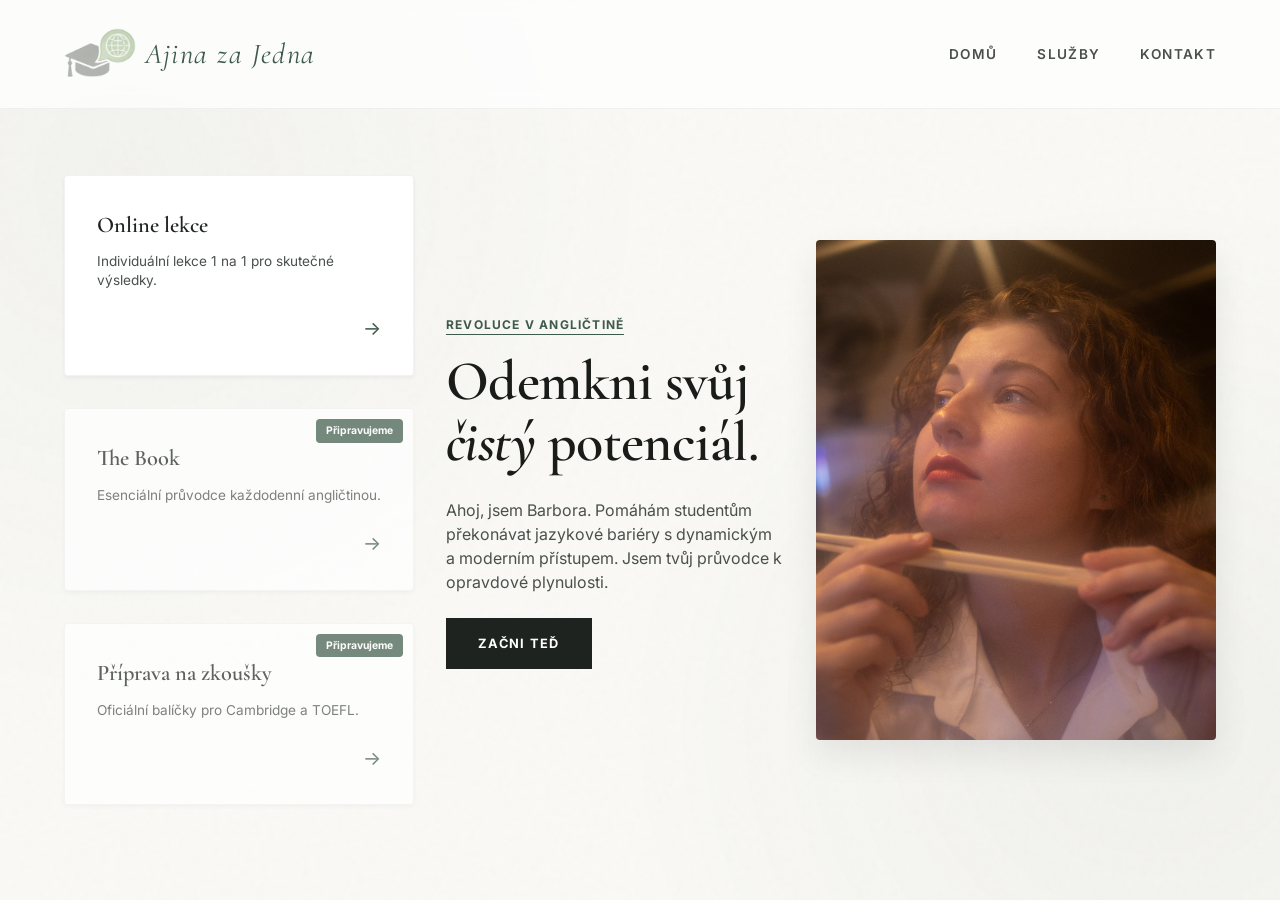
==== index.html @ f006e4c1 "Add files via upload" ====
<!DOCTYPE html>
<html lang="cs">
<head>
  <meta charset="UTF-8">
  <meta name="viewport" content="width=device-width, initial-scale=1.0">
  <title>Ájina za Jedna | Angličtina, která dává smysl</title>
  <link rel="stylesheet" href="style.css">
</head>
<body>

  <header>
    <div class="container nav-container">
      <a href="index.html" class="logo">
        <img src="LogoClean.png" alt="Ájina za Jedna">
        <span class="logo-text">Ajina za Jedna</span>
      </a>
      
      <button class="mobile-toggle" id="mobile-toggle" aria-label="Otevřít menu">
        <span></span>
        <span></span>
        <span></span>
      </button>

      <nav class="nav-links" id="nav-links">
        <a href="index.html">Domů</a>
        <a href="index.html#products">Služby</a>
        <a href="contact.html">Kontakt</a>
      </nav>
    </div>
  </header>

  <main id="home" class="container viewport-hero">
    
    <div class="hero-main">
      
      <!-- Content Grid: Products (Left) | Text (Center) | Photo (Right) -->
      <div class="hero-content-wrapper">
        
        <!-- Zone 1: Scaled-up Service Modules -->
        <div id="products" class="side-products">
          <a href="classes.html" class="mini-card">
            <h4>Online lekce</h4>
            <p>Individuální lekce 1 na 1 pro skutečné výsledky.</p>
            <span class="arrow">→</span>
          </a>

          <a href="book.html" class="mini-card coming-soon-wrapper">
            <span class="coming-soon-label">Připravujeme</span>
            <h4>The Book</h4>
            <p>Esenciální průvodce každodenní angličtinou.</p>
            <span class="arrow">→</span>
          </a>

          <a href="exams.html" class="mini-card coming-soon-wrapper">
            <span class="coming-soon-label">Připravujeme</span>
            <h4>Příprava na zkoušky</h4>
            <p>Oficiální balíčky pro Cambridge a TOEFL.</p>
            <span class="arrow">→</span>
          </a>
        </div>

        <!-- Zone 2: Hero Text -->
        <div class="hero-text">
          <span class="label-new">Revoluce v angličtině</span>
          <h1>Odemkni svůj<br><i>čistý</i> potenciál.</h1>
          <p style="max-width: 450px;">Ahoj, jsem Barbora. Pomáhám studentům překonávat jazykové bariéry s dynamickým a moderním přístupem. Jsem tvůj průvodce k opravdové plynulosti.</p>
          <div class="hero-cta">
            <a href="contact.html" class="btn">Začni teď</a>
          </div>
        </div>

        <!-- Zone 3: Floating Photo -->
        <div class="hero-image-container">
          <img src="Barbora.jpg" alt="Barbora Portrait" class="hero-image" onerror="this.src='https://images.unsplash.com/photo-1544717305-2782549b5136?ixlib=rb-4.0.3&auto=format&fit=crop&w=1200&q=80'">
        </div>

      </div>

    </div>

  </main>

  <script>
    const mobileToggle = document.getElementById('mobile-toggle');
    const navLinks = document.getElementById('nav-links');

    mobileToggle.addEventListener('click', () => {
      navLinks.classList.toggle('active');
    });

    // Close menu when clicking a link
    document.querySelectorAll('.nav-links a').forEach(link => {
      link.addEventListener('click', () => {
        navLinks.classList.remove('active');
      });
    });
  </script>

</body>
</html>
---- style.css ----
@import url('https://fonts.googleapis.com/css2?family=Cormorant+Garamond:ital,wght@0,400;0,600;0,700;1,400&family=Inter:wght@300;400;600;700&display=swap');

:root {
  --bg-cream: #faf9f6;
  --bg-accent: #f2f4ef;
  --text-main: #1a1c1a;
  --text-muted: #4a504c;
  --accent-green: #3D5A4A; /* More intense, deeper green */
  --accent-dark: #1E2320;
  --accent-light: #5A7F6C; /* Stronger accent light */
  --white: #ffffff;
  --shadow-sm: 0 2px 4px rgba(0,0,0,0.05);
  --shadow-md: 0 10px 25px -5px rgba(0,0,0,0.1), 0 8px 10px -6px rgba(0,0,0,0.1);
  --shadow-lg: 0 20px 40px -10px rgba(0,0,0,0.15);
  --transition: all 0.4s cubic-bezier(0.16, 1, 0.3, 1);
  --glass: rgba(255, 255, 255, 0.7);
}

* {
  margin: 0;
  padding: 0;
  box-sizing: border-box;
}

html {
  scroll-behavior: smooth;
}

body {
  font-family: 'Inter', sans-serif;
  background-color: var(--bg-cream);
  color: var(--text-main);
  line-height: 1.5;
  overflow-x: hidden;
  position: relative;
}

/* Background Volume & Texture */
body::before {
  content: "";
  position: fixed;
  top: 0;
  left: 0;
  width: 100%;
  height: 100%;
  background: 
    radial-gradient(circle at 10% 20%, rgba(90, 115, 101, 0.08) 0%, transparent 40%),
    radial-gradient(circle at 90% 80%, rgba(90, 115, 101, 0.1) 0%, transparent 40%),
    url('https://www.transparenttextures.com/patterns/natural-paper.png'); /* Texture layer */
  z-index: -1;
  pointer-events: none;
  opacity: 0.6;
}

body::after {
  content: "";
  position: fixed;
  top: 0;
  left: 0;
  width: 100%;
  height: 100%;
  background-image: url("data:image/svg+xml,%3Csvg viewBox='0 0 200 200' xmlns='http://www.w3.org/2000/svg'%3E%3Cfilter id='noiseFilter'%3E%3CfeTurbulence type='fractalNoise' baseFrequency='0.65' numOctaves='3' stitchTiles='stitch'/%3E%3C/filter%3E%3Crect width='100%25' height='100%25' filter='url(%23noiseFilter)'/%3E%3C/svg%3E");
  opacity: 0.03;
  z-index: -1;
  pointer-events: none;
}

/* Typography */
h1, h2, h3, .serif {
  font-family: 'Cormorant Garamond', serif;
  font-weight: 600;
  line-height: 1.1;
  letter-spacing: -0.01em;
}

h1 { font-size: 3.5rem; margin-bottom: 1.5rem; }
h2 { font-size: 2.75rem; text-align: center; margin-bottom: 2rem; }
h3 { font-size: 1.75rem; color: var(--accent-dark); }

p { font-size: 1rem; color: var(--text-muted); margin-bottom: 1.5rem; }

/* Layout Groups */
.container {
  max-width: 1400px;
  margin: 0 auto;
  padding: 0 4rem;
}

@media (max-width: 768px) {
  .container {
    padding: 0 1.5rem;
  }
}

header {
  position: fixed;
  top: 0;
  left: 0;
  width: 100%;
  padding: 1.5rem 0;
  z-index: 1000;
  background: var(--glass);
  backdrop-filter: blur(10px);
  border-bottom: 1px solid rgba(0,0,0,0.05);
  transition: var(--transition);
}

.nav-container {
  display: flex;
  justify-content: space-between;
  align-items: center;
}

.logo {
  display: flex;
  align-items: center;
  text-decoration: none;
}

.logo img {
  height: 60px; /* Increased from 40px */
  width: auto;
  transition: var(--transition);
}

.logo-text {
  font-family: 'Cormorant Garamond', serif;
  font-size: 1.8rem; /* Increased from 1.4rem */
  font-weight: 600;
  color: var(--text-main);
  margin-left: 1rem;
  letter-spacing: 0.05em;
  text-transform: none;
}

.logo:hover img {
  opacity: 0.8;
}

.logo:hover .logo-text {
  color: var(--accent-green);
}

.logo span {
  font-style: italic;
  font-weight: 400;
  color: var(--accent-green);
  margin-left: 0.3em;
}

.nav-links {
  display: flex;
  align-items: center;
}

.nav-links a {
  text-decoration: none;
  font-size: 0.85rem;
  font-weight: 600;
  color: var(--text-muted);
  margin-left: 2.5rem;
  text-transform: uppercase;
  letter-spacing: 0.1em;
  transition: var(--transition);
  position: relative;
}

.nav-links a::after {
  content: '';
  position: absolute;
  bottom: -5px;
  left: 0;
  width: 0;
  height: 1px;
  background-color: var(--accent-green);
  transition: var(--transition);
}

.nav-links a:hover { color: var(--text-main); }
.nav-links a:hover::after { width: 100%; }

/* Mobile Menu Toggle */
.mobile-toggle {
  display: none;
  flex-direction: column;
  gap: 6px;
  cursor: pointer;
  z-index: 1001;
  background: none;
  border: none;
  padding: 10px;
}

.mobile-toggle span {
  display: block;
  width: 25px;
  height: 2px;
  background-color: var(--text-main);
  transition: var(--transition);
}

@media (max-width: 992px) {
  .mobile-toggle { display: flex; }
  
  .nav-links {
    position: fixed;
    top: 0;
    right: -100%;
    width: 80%;
    height: 100vh;
    background: var(--white);
    flex-direction: column;
    justify-content: center;
    align-items: center;
    gap: 2rem;
    transition: var(--transition);
    box-shadow: -10px 0 30px rgba(0,0,0,0.05);
    z-index: 1000;
  }

  .nav-links.active {
    right: 0;
  }

  .nav-links a {
    margin-left: 0;
    font-size: 1.2rem;
  }
}

/* Main Landing Section (Compact) */
.viewport-hero {
  min-height: 100vh;
  display: flex;
  flex-direction: column;
  justify-content: center;
  padding-top: 80px; /* Header height */
  position: relative;
}

.hero-main {
  display: grid;
  grid-template-columns: 1fr; /* Stacked but overlapping via positioning */
  position: relative;
  height: calc(100vh - 120px);
  padding: 2rem 0;
}

.hero-content-wrapper {
  position: relative;
  z-index: 10;
  display: grid;
  grid-template-columns: minmax(300px, 350px) 1fr minmax(350px, 400px);
  align-items: center;
  gap: 2rem;
  height: 100%;
}

@media (max-width: 1200px) {
  .hero-content-wrapper {
    grid-template-columns: 1fr 1.2fr;
    gap: 3rem;
  }
  .side-products { order: 3; grid-column: span 2; display: grid; grid-template-columns: repeat(3, 1fr); gap: 1rem; }
}

@media (max-width: 992px) {
  .hero-main {
    height: auto;
    padding: 4rem 0;
  }
  .hero-content-wrapper {
    grid-template-columns: 1fr;
    text-align: center;
    gap: 4rem;
  }
  .side-products { 
    grid-column: span 1; 
    grid-template-columns: 1fr;
    order: 3;
  }
  .hero-text { order: 2; }
  .hero-image-container { order: 1; }
  .hero-text p { margin-left: auto; margin-right: auto; }
}

.hero-text {
  animation: fadeInUp 0.8s ease-out;
  text-align: left;
}

.hero-image-container {
  display: flex;
  justify-content: center;
  align-items: center;
  height: 100%;
}

.hero-image {
  width: 100%;
  max-width: 400px;
  height: auto;
  aspect-ratio: 4/5;
  object-fit: cover;
  border-radius: 4px;
  box-shadow: 0 15px 35px rgba(0,0,0,0.08); /* Replaced mask-halo with subtle shadow */
  transition: var(--transition);
}

.hero-image:hover {
  transform: translateY(-5px) scale(1.02);
  box-shadow: 0 20px 45px rgba(0,0,0,0.12);
}

.hero-image-decor {
  position: absolute;
  top: -20px;
  right: -20px;
  width: 100px;
  height: 100px;
  border: 1px solid var(--accent-light);
  z-index: -1;
}

/* Fixed Height Scroll indicators or labels as in template */
.label-new {
  display: inline-block;
  font-size: 0.75rem;
  font-weight: 700;
  text-transform: uppercase;
  letter-spacing: 0.1em;
  color: var(--accent-green);
  border-bottom: 1px solid var(--accent-green);
  margin-bottom: 1rem;
}

/* Scaled-up Service Modules */
.side-products {
  display: flex;
  flex-direction: column;
  gap: 2rem; /* More breathing room */
}

.mini-card {
  background: var(--white);
  padding: 2rem; /* Increased padding */
  border-radius: 4px;
  border: 1px solid rgba(0,0,0,0.05);
  transition: var(--transition);
  text-decoration: none;
  display: flex;
  flex-direction: column;
  justify-content: center;
  gap: 0.5rem;
  box-shadow: var(--shadow-sm);
  width: 100%; /* Fill the column */
}

.mini-card:hover {
  transform: translateX(10px);
  border-color: var(--accent-light);
  box-shadow: var(--shadow-md);
}

.mini-card h4 {
  font-family: 'Cormorant Garamond', serif;
  font-size: 1.4rem; /* Larger titles */
  font-weight: 600;
  color: var(--accent-dark);
  text-transform: none;
  letter-spacing: normal;
  margin-bottom: 0.2rem;
}

.mini-card p {
  font-size: 0.85rem;
  color: var(--text-muted);
  margin-bottom: 1rem;
  line-height: 1.4;
}

.mini-card .arrow {
  font-size: 1.2rem;
  color: var(--accent-green);
  transition: var(--transition);
  align-self: flex-end;
}

.mini-card:hover .arrow { transform: translateX(5px); }

/* Buttons */
.btn {
  display: inline-block;
  background-color: var(--accent-dark);
  color: var(--white);
  padding: 1rem 2rem;
  text-transform: uppercase;
  font-size: 0.8rem;
  font-weight: 700;
  letter-spacing: 0.1em;
  text-decoration: none;
  transition: var(--transition);
  border: none;
  cursor: pointer;
}

.btn:hover {
  background-color: var(--accent-green);
  transform: translateY(-2px);
  box-shadow: var(--shadow-md);
}

.btn-secondary {
  background-color: transparent;
  color: var(--text-main);
  border: 1px solid var(--text-main);
}

.btn-secondary:hover {
  background-color: var(--text-main);
  color: var(--white);
}

.btn-disabled {
  background-color: #ccc;
  color: #fff;
  cursor: not-allowed;
  pointer-events: none;
}

.badge-status {
  display: inline-block;
  font-size: 0.7rem;
  padding: 0.2rem 0.6rem;
  border-radius: 20px;
  background: var(--accent-light);
  color: var(--white);
  font-weight: 700;
  text-transform: uppercase;
  margin-left: 0.5rem;
  vertical-align: middle;
}

.coming-soon-wrapper {
  position: relative;
  opacity: 0.7;
}

.coming-soon-label {
  position: absolute;
  top: 10px;
  right: 10px;
  background: var(--accent-green);
  color: white;
  padding: 4px 10px;
  font-size: 0.65rem;
  font-weight: 700;
  border-radius: 4px;
  z-index: 5;
}

/* Contact Section */
.contact-section {
  padding: 8rem 0;
  background-color: var(--bg-accent);
}

.contact-grid {
  display: grid;
  grid-template-columns: 1fr 1fr;
  gap: 6rem;
}

.contact-form {
  display: flex;
  flex-direction: column;
  gap: 1.5rem;
}

.form-group input, .form-group textarea {
  width: 100%;
  padding: 1rem;
  border: none;
  border-bottom: 1px solid var(--accent-light);
  background: transparent;
  font-family: inherit;
  font-size: 1rem;
  transition: var(--transition);
}

.form-group input:focus, .form-group textarea:focus {
  outline: none;
  border-bottom-color: var(--accent-dark);
  background: rgba(255,255,255,0.3);
}

/* Animations */
@keyframes fadeInUp {
  from { opacity: 0; transform: translateY(30px); }
  to { opacity: 1; transform: translateY(0); }
}

@keyframes fadeIn {
  from { opacity: 0; }
  to { opacity: 1; }
}

/* Sub-page adjustments */
.page-hero {
  padding-top: 15vw;
}

/* Responsive Adjustments & Refinements */
@media (max-width: 992px) {
  h1 { font-size: 2.8rem; line-height: 1; }
  h2 { font-size: 2.2rem; }
  
  .viewport-hero {
    height: auto;
    min-height: 100vh;
  }

  .contact-grid {
    grid-template-columns: 1fr;
    gap: 3rem;
  }

  .page-hero {
    padding-top: 8rem;
  }
  
  header {
    padding: 1rem 0;
  }

  .logo img {
    height: 50px;
  }

  .logo-text {
    font-size: 1.4rem;
  }
}

@media (max-width: 480px) {
  h1 { font-size: 2.2rem; }
  .btn { width: 100%; text-align: center; }
  .mini-card { padding: 1.5rem; }
}
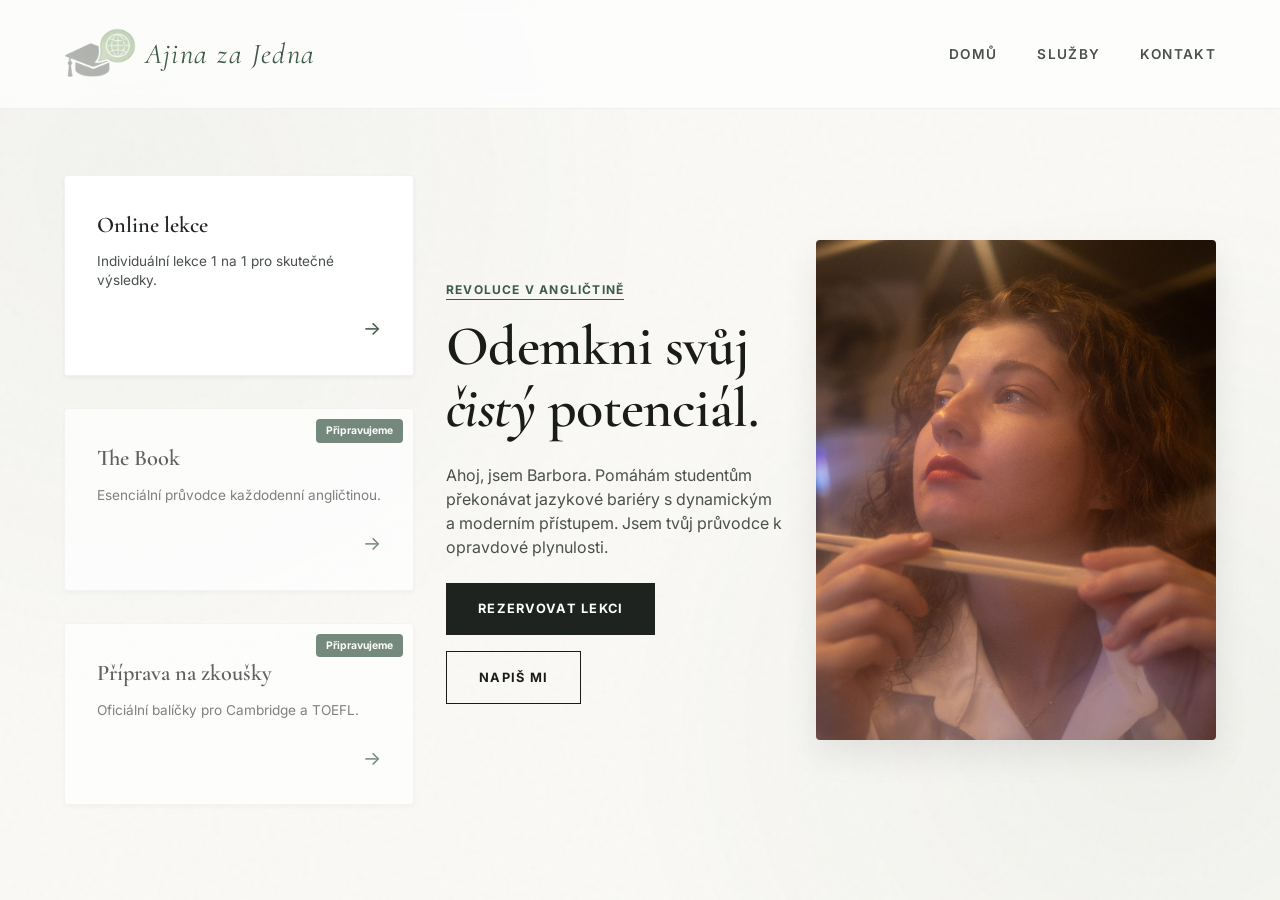
==== commit 61bf4b6b: "V0.2" ====
--- a/index.html
+++ b/index.html
@@ -64,8 +64,9 @@
           <span class="label-new">Revoluce v angličtině</span>
           <h1>Odemkni svůj<br><i>čistý</i> potenciál.</h1>
           <p style="max-width: 450px;">Ahoj, jsem Barbora. Pomáhám studentům překonávat jazykové bariéry s dynamickým a moderním přístupem. Jsem tvůj průvodce k opravdové plynulosti.</p>
-          <div class="hero-cta">
-            <a href="contact.html" class="btn">Začni teď</a>
+          <div class="hero-cta" style="display: flex; gap: 1rem; flex-wrap: wrap;">
+            <a href="classes.html" class="btn">Rezervovat lekci</a>
+            <a href="contact.html" class="btn btn-secondary">Napiš mi</a>
           </div>
         </div>
 
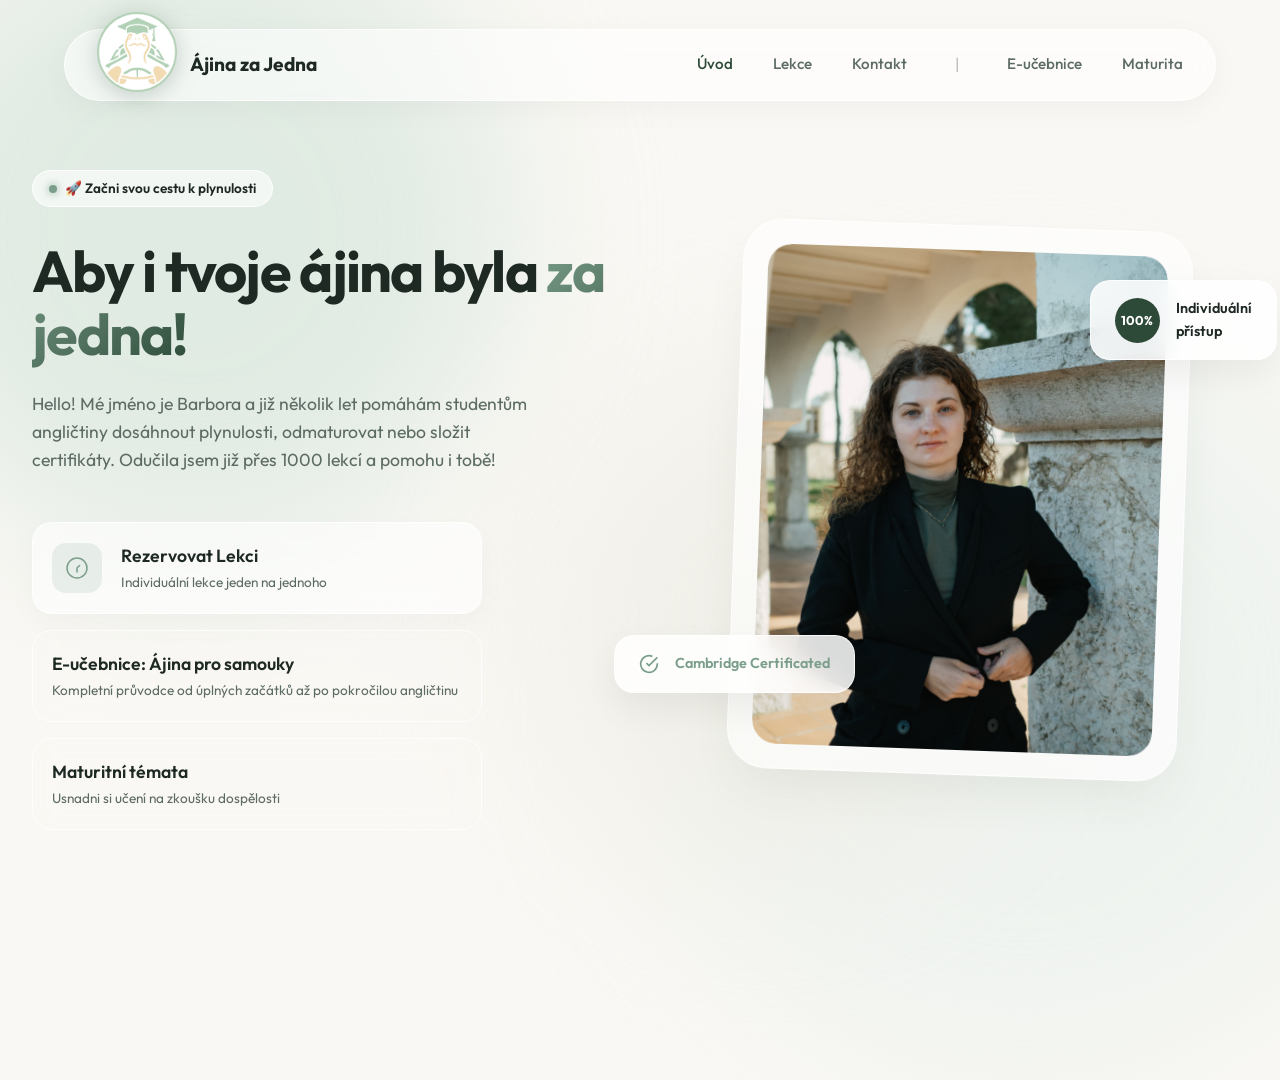
==== commit 4107049c: "V0.9 Almost done" ====
--- a/index.html
+++ b/index.html
@@ -1,101 +1,139 @@
 <!DOCTYPE html>
 <html lang="cs">
+
 <head>
   <meta charset="UTF-8">
   <meta name="viewport" content="width=device-width, initial-scale=1.0">
-  <title>Ájina za Jedna | Angličtina, která dává smysl</title>
+  <title>Ájina za Jedna | Moderní Angličtina</title>
+  <meta name="description" content="Barbora — online lekce angličtiny, příprava na zkoušky.">
   <link rel="stylesheet" href="style.css">
 </head>
+
 <body>
 
-  <header>
-    <div class="container nav-container">
+  <!-- Dynamic Animated Background Gradients -->
+  <div class="blob blob-1"></div>
+  <div class="blob blob-2"></div>
+  <div class="blob blob-3"></div>
+
+  <header class="glass-header">
+    <div class="container nav-wrapper">
       <a href="index.html" class="logo">
-        <img src="LogoClean.png" alt="Ájina za Jedna">
-        <span class="logo-text">Ajina za Jedna</span>
+        <img src="LogoV2.png" alt="Ájina za Jedna">
+        <span>Ájina za Jedna</span>
       </a>
-      
+
       <button class="mobile-toggle" id="mobile-toggle" aria-label="Otevřít menu">
-        <span></span>
-        <span></span>
-        <span></span>
+        <span></span><span></span><span></span>
       </button>
 
-      <nav class="nav-links" id="nav-links">
-        <a href="index.html">Domů</a>
-        <a href="index.html#products">Služby</a>
+      <nav class="nav-menu" id="nav-links">
+        <a href="index.html" style="color: var(--accent-blue);">Úvod</a>
+        <a href="classes.html">Lekce</a>
         <a href="contact.html">Kontakt</a>
+        <span style="opacity: 0.3; margin: 0 0.5rem; user-select: none;">|</span>
+        <a href="book.html">E-učebnice</a>
+        <a href="exams.html">Maturita</a>
       </nav>
     </div>
   </header>
 
-  <main id="home" class="container viewport-hero">
-    
-    <div class="hero-main">
-      
-      <!-- Content Grid: Products (Left) | Text (Center) | Photo (Right) -->
-      <div class="hero-content-wrapper">
-        
-        <!-- Zone 1: Scaled-up Service Modules -->
-        <div id="products" class="side-products">
-          <a href="classes.html" class="mini-card">
-            <h4>Online lekce</h4>
-            <p>Individuální lekce 1 na 1 pro skutečné výsledky.</p>
-            <span class="arrow">→</span>
-          </a>
+  <main class="hero">
+    <div class="container">
+      <div class="hero-grid">
 
-          <a href="book.html" class="mini-card coming-soon-wrapper">
-            <span class="coming-soon-label">Připravujeme</span>
-            <h4>The Book</h4>
-            <p>Esenciální průvodce každodenní angličtinou.</p>
-            <span class="arrow">→</span>
-          </a>
+        <!-- LEFT: Ultra Clean Text Content -->
+        <div class="hero-content">
+          <!-- Otras ideas de frase para este pill badge: 
+               1. "🚀 Začni svou cestu k plynulosti"
+               2. "✨ Otevřeny rezervace pro nový semestr"
+               3. "💬 Investuj do své komunikace" -->
+          <div class="pill-badge">
+            <span class="pulse-dot"></span> 🚀 Začni svou cestu k plynulosti
+          </div>
 
-          <a href="exams.html" class="mini-card coming-soon-wrapper">
-            <span class="coming-soon-label">Připravujeme</span>
-            <h4>Příprava na zkoušky</h4>
-            <p>Oficiální balíčky pro Cambridge a TOEFL.</p>
-            <span class="arrow">→</span>
-          </a>
-        </div>
+          <h1>Aby i tvoje ájina byla <span>za jedna!</span></h1>
 
-        <!-- Zone 2: Hero Text -->
-        <div class="hero-text">
-          <span class="label-new">Revoluce v angličtině</span>
-          <h1>Odemkni svůj<br><i>čistý</i> potenciál.</h1>
-          <p style="max-width: 450px;">Ahoj, jsem Barbora. Pomáhám studentům překonávat jazykové bariéry s dynamickým a moderním přístupem. Jsem tvůj průvodce k opravdové plynulosti.</p>
-          <div class="hero-cta" style="display: flex; gap: 1rem; flex-wrap: wrap;">
-            <a href="classes.html" class="btn">Rezervovat lekci</a>
-            <a href="contact.html" class="btn btn-secondary">Napiš mi</a>
+          <p>Hello! Mé jméno je Barbora a již několik let pomáhám studentům angličtiny dosáhnout plynulosti, odmaturovat nebo složit certifikáty. Odučila jsem již přes 1000 lekcí a pomohu i tobě!</p>
+
+          <div class="action-cards">
+            <a href="classes.html" class="action-card">
+              <div class="ac-icon">
+                <svg width="24" height="24" viewBox="0 0 24 24" fill="none" class="stroke-icon">
+                  <path
+                    d="M12 22C17.5228 22 22 17.5228 22 12C22 6.47715 17.5228 2 12 2C6.47715 2 2 6.47715 2 12C2 17.5228 6.47715 22 12 22Z"
+                    stroke-width="1.5" />
+                  <path d="M12 16V12L14.5 9.5" stroke-width="1.5" stroke-linecap="round" stroke-linejoin="round" />
+                </svg>
+              </div>
+              <div class="ac-text">
+                <strong>Rezervovat Lekci</strong>
+                <span>Individuální lekce jeden na jednoho</span>
+              </div>
+            </a>
+
+            <a href="book.html" class="action-card outline">
+              <div class="ac-text">
+                <strong>E-učebnice: Ájina pro samouky</strong>
+                <span>Kompletní průvodce od úplných začátků až po pokročilou angličtinu</span>
+              </div>
+            </a>
+
+            <a href="exams.html" class="action-card outline">
+              <div class="ac-text">
+                <strong>Maturitní témata</strong>
+                <span>Usnadni si učení na zkoušku dospělosti</span>
+              </div>
+            </a>
           </div>
         </div>
 
-        <!-- Zone 3: Floating Photo -->
-        <div class="hero-image-container">
-          <img src="Barbora.jpg" alt="Barbora Portrait" class="hero-image" onerror="this.src='https://images.unsplash.com/photo-1544717305-2782549b5136?ixlib=rb-4.0.3&auto=format&fit=crop&w=1200&q=80'">
+        <!-- RIGHT: Glassmorphism Visuals -->
+        <div class="hero-visuals">
+          <div class="glass-pane main-pane">
+            <div class="image-stack"
+              style="position: relative; width: 100%; aspect-ratio: 4/5; border-radius: 24px; overflow: hidden;">
+              <img src="BarboraIndex.jpg" alt="Barbora" class="main-image"
+                style="width: 100%; height: 100%; object-fit: cover;" onerror="this.src='Barbora.jpg'">
+            </div>
+          </div>
+
+          <!-- Floating UI Elements -->
+          <div class="glass-float float-1 anim-scale">
+            <div class="stat-circle">100%</div>
+            <span>Individuální<br>přístup</span>
+          </div>
+
+          <div class="glass-float float-2 anim-tilt">
+            <svg width="20" height="20" viewBox="0 0 24 24" fill="none" stroke="currentColor" stroke-width="2">
+              <path d="M22 11.08V12a10 10 0 1 1-5.93-9.14"></path>
+              <polyline points="22 4 12 14.01 9 11.01"></polyline>
+            </svg>
+            <span>Cambridge Certificated</span>
+          </div>
         </div>
 
       </div>
-
     </div>
-
   </main>
 
   <script>
+    // Mobile Menu Toggle
     const mobileToggle = document.getElementById('mobile-toggle');
     const navLinks = document.getElementById('nav-links');
 
-    mobileToggle.addEventListener('click', () => {
-      navLinks.classList.toggle('active');
-    });
-
-    // Close menu when clicking a link
-    document.querySelectorAll('.nav-links a').forEach(link => {
-      link.addEventListener('click', () => {
-        navLinks.classList.remove('active');
+    if (mobileToggle && navLinks) {
+      mobileToggle.addEventListener('click', () => {
+        navLinks.classList.toggle('active');
       });
-    });
+      document.querySelectorAll('.nav-links a').forEach(link => {
+        link.addEventListener('click', () => {
+          navLinks.classList.remove('active');
+        });
+      });
+    }
   </script>
 
 </body>
-</html>
+
+</html>
--- a/style.css
+++ b/style.css
@@ -1,549 +1,242 @@
-@import url('https://fonts.googleapis.com/css2?family=Cormorant+Garamond:ital,wght@0,400;0,600;0,700;1,400&family=Inter:wght@300;400;600;700&display=swap');
+@import url('https://fonts.googleapis.com/css2?family=Outfit:wght@300;400;500;600;700&display=swap');
 
 :root {
-  --bg-cream: #faf9f6;
-  --bg-accent: #f2f4ef;
-  --text-main: #1a1c1a;
-  --text-muted: #4a504c;
-  --accent-green: #3D5A4A; /* More intense, deeper green */
-  --accent-dark: #1E2320;
-  --accent-light: #5A7F6C; /* Stronger accent light */
-  --white: #ffffff;
-  --shadow-sm: 0 2px 4px rgba(0,0,0,0.05);
-  --shadow-md: 0 10px 25px -5px rgba(0,0,0,0.1), 0 8px 10px -6px rgba(0,0,0,0.1);
-  --shadow-lg: 0 20px 40px -10px rgba(0,0,0,0.15);
-  --transition: all 0.4s cubic-bezier(0.16, 1, 0.3, 1);
-  --glass: rgba(255, 255, 255, 0.7);
-}
-
-* {
-  margin: 0;
-  padding: 0;
-  box-sizing: border-box;
-}
-
-html {
-  scroll-behavior: smooth;
-}
+  --bg-base: #FAF8F4;
+  --text-dark: #1F2924;
+  --text-muted: #5D6B65;
+  --accent-blue: #2D4A38;
+  --accent-teal: #7A9E8A;
+  --glass-bg: rgba(255, 255, 255, 0.6);
+  --glass-border: rgba(255, 255, 255, 0.8);
+  --glass-shadow: 0 25px 50px -12px rgba(45, 74, 56, 0.08);
+  --transition: all 0.4s cubic-bezier(0.4, 0, 0.2, 1);
+}
+
+* { box-sizing: border-box; margin: 0; padding: 0; }
 
 body {
-  font-family: 'Inter', sans-serif;
-  background-color: var(--bg-cream);
-  color: var(--text-main);
-  line-height: 1.5;
+  font-family: 'Outfit', sans-serif;
+  background-color: var(--bg-base);
+  color: var(--text-dark);
+  line-height: 1.6;
+  min-height: 100vh;
   overflow-x: hidden;
   position: relative;
 }
 
-/* Background Volume & Texture */
-body::before {
-  content: "";
-  position: fixed;
-  top: 0;
-  left: 0;
-  width: 100%;
-  height: 100%;
-  background: 
-    radial-gradient(circle at 10% 20%, rgba(90, 115, 101, 0.08) 0%, transparent 40%),
-    radial-gradient(circle at 90% 80%, rgba(90, 115, 101, 0.1) 0%, transparent 40%),
-    url('https://www.transparenttextures.com/patterns/natural-paper.png'); /* Texture layer */
+/* MESH BLOB BACKGROUNDS */
+.blob {
+  position: absolute;
+  border-radius: 50%;
+  filter: blur(80px);
   z-index: -1;
-  pointer-events: none;
   opacity: 0.6;
-}
-
-body::after {
-  content: "";
-  position: fixed;
-  top: 0;
-  left: 0;
-  width: 100%;
-  height: 100%;
-  background-image: url("data:image/svg+xml,%3Csvg viewBox='0 0 200 200' xmlns='http://www.w3.org/2000/svg'%3E%3Cfilter id='noiseFilter'%3E%3CfeTurbulence type='fractalNoise' baseFrequency='0.65' numOctaves='3' stitchTiles='stitch'/%3E%3C/filter%3E%3Crect width='100%25' height='100%25' filter='url(%23noiseFilter)'/%3E%3C/svg%3E");
-  opacity: 0.03;
-  z-index: -1;
-  pointer-events: none;
-}
-
-/* Typography */
-h1, h2, h3, .serif {
-  font-family: 'Cormorant Garamond', serif;
-  font-weight: 600;
-  line-height: 1.1;
-  letter-spacing: -0.01em;
-}
-
-h1 { font-size: 3.5rem; margin-bottom: 1.5rem; }
-h2 { font-size: 2.75rem; text-align: center; margin-bottom: 2rem; }
-h3 { font-size: 1.75rem; color: var(--accent-dark); }
-
-p { font-size: 1rem; color: var(--text-muted); margin-bottom: 1.5rem; }
-
-/* Layout Groups */
-.container {
-  max-width: 1400px;
-  margin: 0 auto;
-  padding: 0 4rem;
-}
-
-@media (max-width: 768px) {
-  .container {
-    padding: 0 1.5rem;
-  }
-}
-
-header {
-  position: fixed;
-  top: 0;
-  left: 0;
-  width: 100%;
-  padding: 1.5rem 0;
-  z-index: 1000;
-  background: var(--glass);
-  backdrop-filter: blur(10px);
-  border-bottom: 1px solid rgba(0,0,0,0.05);
-  transition: var(--transition);
-}
-
-.nav-container {
-  display: flex;
-  justify-content: space-between;
-  align-items: center;
-}
-
-.logo {
+  animation: floatBlobs 20s infinite alternate linear;
+}
+
+.blob-1 { top: -10%; left: -10%; width: 50vw; height: 50vw; background: #D0E3D8; }
+.blob-2 { bottom: -20%; right: -10%; width: 60vw; height: 60vw; background: #E8F0EC; animation-delay: -5s; }
+.blob-3 { top: 40%; left: 40%; width: 40vw; height: 40vw; background: #F0EDE5; animation-delay: -10s; }
+
+@keyframes floatBlobs {
+  0% { transform: translate(0, 0) scale(1); }
+  100% { transform: translate(10%, 10%) scale(1.1); }
+}
+
+/* HEADER - OPTION 4 OVERHANG */
+.glass-header {
+  position: fixed; top: 1.8rem; left: 50%; transform: translateX(-50%);
+  width: 90%; max-width: 1200px; z-index: 100;
+  background: var(--glass-bg); backdrop-filter: blur(16px); -webkit-backdrop-filter: blur(16px);
+  border: 1px solid var(--glass-border); border-radius: 100px;
+  box-shadow: 0 8px 30px rgba(0,0,0,0.04);
+}
+
+.container { padding: 0 2rem; max-width: 1280px; margin: 0 auto; }
+
+.nav-wrapper { display: flex; justify-content: space-between; align-items: center; height: 70px; }
+
+.logo { display: flex; align-items: center; gap: 0.8rem; text-decoration: none; color: var(--text-dark); font-weight: 700; font-size: 1.2rem; }
+.logo img { height: 80px; width: auto; margin-top: -25px; filter: drop-shadow(0 4px 12px rgba(45,74,56,0.25)); transition: var(--transition); }
+.logo:hover img { transform: scale(1.05) rotate(-2deg); }
+.logo-icon { width: 30px; height: 30px; background: linear-gradient(135deg, var(--accent-teal), var(--accent-blue)); border-radius: 8px; }
+
+.logo-emblem {
+  width: 48px;
+  height: 48px;
+  background: var(--glass-bg);
+  border: 1px solid var(--glass-border);
+  border-radius: 14px;
   display: flex;
   align-items: center;
-  text-decoration: none;
-}
-
-.logo img {
-  height: 60px; /* Increased from 40px */
+  justify-content: center;
+  box-shadow: 0 4px 15px rgba(45, 74, 56, 0.05);
+  backdrop-filter: blur(10px);
+}
+.logo-emblem img {
+  height: 30px;
   width: auto;
+  filter: drop-shadow(0 1px 2px rgba(45,74,56,0.2));
+}
+
+.nav-menu { display: flex; gap: 2.5rem; }
+.nav-menu a {
+  text-decoration: none; font-size: 0.95rem; font-weight: 500; color: var(--text-muted);
   transition: var(--transition);
 }
-
-.logo-text {
-  font-family: 'Cormorant Garamond', serif;
-  font-size: 1.8rem; /* Increased from 1.4rem */
-  font-weight: 600;
-  color: var(--text-main);
-  margin-left: 1rem;
-  letter-spacing: 0.05em;
-  text-transform: none;
-}
-
-.logo:hover img {
-  opacity: 0.8;
-}
-
-.logo:hover .logo-text {
-  color: var(--accent-green);
-}
-
-.logo span {
-  font-style: italic;
-  font-weight: 400;
-  color: var(--accent-green);
-  margin-left: 0.3em;
-}
-
-.nav-links {
-  display: flex;
-  align-items: center;
-}
-
-.nav-links a {
-  text-decoration: none;
-  font-size: 0.85rem;
-  font-weight: 600;
-  color: var(--text-muted);
-  margin-left: 2.5rem;
-  text-transform: uppercase;
-  letter-spacing: 0.1em;
+.nav-menu a:hover { color: var(--accent-blue); }
+
+.btn-micro {
+  background: var(--text-dark); color: #fff; text-decoration: none;
+  padding: 0.6rem 1.5rem; border-radius: 100px; font-weight: 600; font-size: 0.9rem;
   transition: var(--transition);
+}
+.btn-micro:hover { background: var(--accent-teal); transform: translateY(-2px); }
+
+/* HERO GRID */
+.hero { min-height: 100vh; display: flex; align-items: center; padding-top: 100px; }
+
+.hero-grid {
+  display: grid; grid-template-columns: 1fr 1fr; gap: 4rem; align-items: center;
+}
+
+/* LEFT CONTENT */
+.pill-badge {
+  display: inline-flex; align-items: center; gap: 0.5rem;
+  background: rgba(255,255,255,0.6); backdrop-filter: blur(10px);
+  border: 1px solid var(--glass-border); border-radius: 100px;
+  padding: 0.4rem 1rem; font-size: 0.85rem; font-weight: 600; color: var(--text-dark);
+  margin-bottom: 2rem;
+}
+.pulse-dot { width: 8px; height: 8px; background: var(--accent-teal); border-radius: 50%; box-shadow: 0 0 10px var(--accent-teal); animation: pulse 2s infinite; }
+@keyframes pulse { 0% { opacity: 1; transform: scale(1); } 50% { opacity: 0.5; transform: scale(1.5); } 100% { opacity: 1; transform: scale(1); } }
+
+.hero-content h1 {
+  font-size: clamp(3rem, 4.5vw, 4.5rem); font-weight: 700; line-height: 1.1;
+  margin-bottom: 1.5rem; letter-spacing: -0.03em;
+}
+.hero-content h1 span {
+  background: linear-gradient(135deg, var(--accent-teal), var(--accent-blue));
+  -webkit-background-clip: text; -webkit-text-fill-color: transparent;
+}
+.hero-content h1 i { font-style: normal; color: var(--accent-teal); }
+
+.hero-content p { font-size: 1.1rem; color: var(--text-muted); margin-bottom: 3rem; max-width: 90%; }
+
+/* ACTION CARDS */
+.action-cards { display: flex; flex-direction: column; gap: 1rem; max-width: 450px; }
+
+.action-card {
+  display: flex; align-items: center; gap: 1.2rem;
+  background: var(--glass-bg); backdrop-filter: blur(12px); border: 1px solid var(--glass-border);
+  padding: 1.2rem; border-radius: 20px; text-decoration: none; color: inherit;
+  box-shadow: 0 10px 30px rgba(0,0,0,0.03); transition: var(--transition);
+}
+.action-card:hover { transform: translateX(10px); background: #ffffff; border-color: rgba(45, 74, 56, 0.3); }
+
+.ac-icon { width: 50px; height: 50px; background: rgba(122, 158, 138, 0.15); border-radius: 14px; display: flex; align-items: center; justify-content: center; }
+.stroke-icon { stroke: var(--accent-teal); }
+
+.ac-text { display: flex; flex-direction: column; }
+.ac-text strong { font-size: 1.1rem; font-weight: 600; color: var(--text-dark); margin-bottom: 0.1rem; }
+.ac-text span { font-size: 0.85rem; color: var(--text-muted); }
+
+.action-card.outline { background: transparent; box-shadow: none; }
+.action-card.outline:hover { background: var(--glass-bg); border-color: var(--glass-border); transform: translateY(-2px); margin-left: 0; }
+
+/* RIGHT VISUALS */
+.hero-visuals { position: relative; display: flex; justify-content: center; align-items: center; }
+
+.glass-pane {
+  background: var(--glass-bg); backdrop-filter: blur(20px); border: 1px solid var(--glass-border);
+  border-radius: 40px; padding: 1.5rem; box-shadow: var(--glass-shadow);
+  transition: var(--transition);
+  width: 100%; max-width: 450px;
+}
+.glass-pane.main-pane { transform: rotate(2deg); }
+.glass-pane.main-pane:hover { transform: rotate(0deg) scale(1.02); }
+
+.main-image { width: 100%; aspect-ratio: 4/5; object-fit: cover; border-radius: 24px; }
+
+.glass-float {
+  position: absolute;
+  background: rgba(255, 255, 255, 0.85); backdrop-filter: blur(12px);
+  border: 1px solid var(--glass-border); border-radius: 20px;
+  padding: 1rem 1.5rem; display: flex; align-items: center; gap: 1rem;
+  box-shadow: 0 15px 35px rgba(0,0,0,0.06); font-weight: 600; font-size: 0.9rem;
+  animation: float 6s ease-in-out infinite; color: var(--text-dark);
+}
+.glass-float stroke { stroke: var(--accent-teal); }
+
+.float-1 { top: 10%; right: -5%; animation-delay: 0s; }
+.stat-circle { width: 45px; height: 45px; border-radius: 50%; background: var(--accent-blue); color: white; display: flex; align-items: center; justify-content: center; font-size: 0.8rem; font-weight: 700; }
+
+.float-2 { bottom: 15%; left: -10%; animation-delay: -3s; color: var(--accent-teal); }
+
+/* UNIQUE ANIMATIONS */
+@keyframes float { 0% { transform: translateY(0px); } 50% { transform: translateY(-15px); } 100% { transform: translateY(0px); } }
+@keyframes floatTilt { 0% { transform: translateY(0) rotate(-2deg); } 50% { transform: translateY(-12px) rotate(3deg); } 100% { transform: translateY(0) rotate(-2deg); } }
+@keyframes floatScale { 0% { transform: translateY(0) scale(1); } 50% { transform: translateY(-15px) scale(1.05); } 100% { transform: translateY(0) scale(1); } }
+
+.anim-tilt { animation: floatTilt 5s ease-in-out infinite; }
+.anim-scale { animation: floatScale 6s ease-in-out infinite; }
+
+/* ── SUBPAGES ── */
+.page-hero { padding-top: 150px; padding-bottom: 100px; min-height: 100vh; }
+.back-link { display: inline-flex; align-items: center; gap: 0.5rem; color: var(--accent-teal); text-decoration: none; font-weight: 600; margin-bottom: 2rem; transition: var(--transition); }
+.back-link:hover { color: var(--accent-blue); transform: translateX(-5px); }
+
+.contact-grid { display: grid; grid-template-columns: 1fr 1fr; gap: 4rem; align-items: start; }
+.contact-form { display: flex; flex-direction: column; gap: 1.5rem; }
+.form-group input, .form-group textarea {
+  width: 100%; padding: 1.2rem; border: 1px solid var(--glass-border); border-radius: 12px;
+  background: var(--glass-bg); backdrop-filter: blur(10px); color: var(--text-dark);
+  font-family: inherit; font-size: 1rem; transition: var(--transition);
+}
+.form-group input:focus, .form-group textarea:focus { outline: none; border-color: var(--accent-teal); background: #fff; }
+
+.btn-solid {
+  background: var(--text-dark); color: #fff; text-decoration: none; border: none; display: inline-block;
+  padding: 1rem 2rem; border-radius: 100px; font-weight: 600; font-size: 1rem; cursor: pointer;
+  transition: var(--transition); text-align: center;
+}
+.btn-solid:hover { background: var(--accent-teal); transform: translateY(-2px); }
+.btn-disabled { background: var(--glass-bg); border: 1px solid var(--glass-border); color: var(--text-muted); cursor: not-allowed; text-transform: uppercase; font-size: 0.8rem; letter-spacing: 0.05em; padding: 0.5rem 1rem; border-radius: 100px; }
+
+/* IMAGE SLIDER */
+.image-stack {
   position: relative;
-}
-
-.nav-links a::after {
-  content: '';
-  position: absolute;
-  bottom: -5px;
-  left: 0;
-  width: 0;
-  height: 1px;
-  background-color: var(--accent-green);
-  transition: var(--transition);
-}
-
-.nav-links a:hover { color: var(--text-main); }
-.nav-links a:hover::after { width: 100%; }
-
-/* Mobile Menu Toggle */
-.mobile-toggle {
-  display: none;
-  flex-direction: column;
-  gap: 6px;
-  cursor: pointer;
-  z-index: 1001;
-  background: none;
-  border: none;
-  padding: 10px;
-}
-
-.mobile-toggle span {
-  display: block;
-  width: 25px;
-  height: 2px;
-  background-color: var(--text-main);
-  transition: var(--transition);
-}
-
-@media (max-width: 992px) {
-  .mobile-toggle { display: flex; }
-  
-  .nav-links {
-    position: fixed;
-    top: 0;
-    right: -100%;
-    width: 80%;
-    height: 100vh;
-    background: var(--white);
-    flex-direction: column;
-    justify-content: center;
-    align-items: center;
-    gap: 2rem;
-    transition: var(--transition);
-    box-shadow: -10px 0 30px rgba(0,0,0,0.05);
-    z-index: 1000;
-  }
-
-  .nav-links.active {
-    right: 0;
-  }
-
-  .nav-links a {
-    margin-left: 0;
-    font-size: 1.2rem;
-  }
-}
-
-/* Main Landing Section (Compact) */
-.viewport-hero {
-  min-height: 100vh;
-  display: flex;
-  flex-direction: column;
-  justify-content: center;
-  padding-top: 80px; /* Header height */
-  position: relative;
-}
-
-.hero-main {
-  display: grid;
-  grid-template-columns: 1fr; /* Stacked but overlapping via positioning */
-  position: relative;
-  height: calc(100vh - 120px);
-  padding: 2rem 0;
-}
-
-.hero-content-wrapper {
-  position: relative;
-  z-index: 10;
-  display: grid;
-  grid-template-columns: minmax(300px, 350px) 1fr minmax(350px, 400px);
-  align-items: center;
-  gap: 2rem;
-  height: 100%;
-}
-
-@media (max-width: 1200px) {
-  .hero-content-wrapper {
-    grid-template-columns: 1fr 1.2fr;
-    gap: 3rem;
-  }
-  .side-products { order: 3; grid-column: span 2; display: grid; grid-template-columns: repeat(3, 1fr); gap: 1rem; }
-}
-
-@media (max-width: 992px) {
-  .hero-main {
-    height: auto;
-    padding: 4rem 0;
-  }
-  .hero-content-wrapper {
-    grid-template-columns: 1fr;
-    text-align: center;
-    gap: 4rem;
-  }
-  .side-products { 
-    grid-column: span 1; 
-    grid-template-columns: 1fr;
-    order: 3;
-  }
-  .hero-text { order: 2; }
-  .hero-image-container { order: 1; }
-  .hero-text p { margin-left: auto; margin-right: auto; }
-}
-
-.hero-text {
-  animation: fadeInUp 0.8s ease-out;
-  text-align: left;
-}
-
-.hero-image-container {
-  display: flex;
-  justify-content: center;
-  align-items: center;
-  height: 100%;
-}
-
-.hero-image {
-  width: 100%;
-  max-width: 400px;
-  height: auto;
-  aspect-ratio: 4/5;
-  object-fit: cover;
-  border-radius: 4px;
-  box-shadow: 0 15px 35px rgba(0,0,0,0.08); /* Replaced mask-halo with subtle shadow */
-  transition: var(--transition);
-}
-
-.hero-image:hover {
-  transform: translateY(-5px) scale(1.02);
-  box-shadow: 0 20px 45px rgba(0,0,0,0.12);
-}
-
-.hero-image-decor {
-  position: absolute;
-  top: -20px;
-  right: -20px;
-  width: 100px;
-  height: 100px;
-  border: 1px solid var(--accent-light);
-  z-index: -1;
-}
-
-/* Fixed Height Scroll indicators or labels as in template */
-.label-new {
-  display: inline-block;
-  font-size: 0.75rem;
-  font-weight: 700;
-  text-transform: uppercase;
-  letter-spacing: 0.1em;
-  color: var(--accent-green);
-  border-bottom: 1px solid var(--accent-green);
-  margin-bottom: 1rem;
-}
-
-/* Scaled-up Service Modules */
-.side-products {
-  display: flex;
-  flex-direction: column;
-  gap: 2rem; /* More breathing room */
-}
-
-.mini-card {
-  background: var(--white);
-  padding: 2rem; /* Increased padding */
-  border-radius: 4px;
-  border: 1px solid rgba(0,0,0,0.05);
-  transition: var(--transition);
-  text-decoration: none;
-  display: flex;
-  flex-direction: column;
-  justify-content: center;
-  gap: 0.5rem;
-  box-shadow: var(--shadow-sm);
-  width: 100%; /* Fill the column */
-}
-
-.mini-card:hover {
-  transform: translateX(10px);
-  border-color: var(--accent-light);
-  box-shadow: var(--shadow-md);
-}
-
-.mini-card h4 {
-  font-family: 'Cormorant Garamond', serif;
-  font-size: 1.4rem; /* Larger titles */
-  font-weight: 600;
-  color: var(--accent-dark);
-  text-transform: none;
-  letter-spacing: normal;
-  margin-bottom: 0.2rem;
-}
-
-.mini-card p {
-  font-size: 0.85rem;
-  color: var(--text-muted);
-  margin-bottom: 1rem;
-  line-height: 1.4;
-}
-
-.mini-card .arrow {
-  font-size: 1.2rem;
-  color: var(--accent-green);
-  transition: var(--transition);
-  align-self: flex-end;
-}
-
-.mini-card:hover .arrow { transform: translateX(5px); }
-
-/* Buttons */
-.btn {
-  display: inline-block;
-  background-color: var(--accent-dark);
-  color: var(--white);
-  padding: 1rem 2rem;
-  text-transform: uppercase;
-  font-size: 0.8rem;
-  font-weight: 700;
-  letter-spacing: 0.1em;
-  text-decoration: none;
-  transition: var(--transition);
-  border: none;
-  cursor: pointer;
-}
-
-.btn:hover {
-  background-color: var(--accent-green);
-  transform: translateY(-2px);
-  box-shadow: var(--shadow-md);
-}
-
-.btn-secondary {
-  background-color: transparent;
-  color: var(--text-main);
-  border: 1px solid var(--text-main);
-}
-
-.btn-secondary:hover {
-  background-color: var(--text-main);
-  color: var(--white);
-}
-
-.btn-disabled {
-  background-color: #ccc;
-  color: #fff;
-  cursor: not-allowed;
-  pointer-events: none;
-}
-
-.badge-status {
-  display: inline-block;
-  font-size: 0.7rem;
-  padding: 0.2rem 0.6rem;
-  border-radius: 20px;
-  background: var(--accent-light);
-  color: var(--white);
-  font-weight: 700;
-  text-transform: uppercase;
-  margin-left: 0.5rem;
-  vertical-align: middle;
-}
-
-.coming-soon-wrapper {
-  position: relative;
-  opacity: 0.7;
-}
-
-.coming-soon-label {
-  position: absolute;
-  top: 10px;
-  right: 10px;
-  background: var(--accent-green);
-  color: white;
-  padding: 4px 10px;
-  font-size: 0.65rem;
-  font-weight: 700;
-  border-radius: 4px;
-  z-index: 5;
-}
-
-/* Contact Section */
-.contact-section {
-  padding: 8rem 0;
-  background-color: var(--bg-accent);
-}
-
-.contact-grid {
-  display: grid;
-  grid-template-columns: 1fr 1fr;
-  gap: 6rem;
-}
-
-.contact-form {
-  display: flex;
-  flex-direction: column;
-  gap: 1.5rem;
-}
-
-.form-group input, .form-group textarea {
-  width: 100%;
-  padding: 1rem;
-  border: none;
-  border-bottom: 1px solid var(--accent-light);
-  background: transparent;
-  font-family: inherit;
-  font-size: 1rem;
-  transition: var(--transition);
-}
-
-.form-group input:focus, .form-group textarea:focus {
-  outline: none;
-  border-bottom-color: var(--accent-dark);
-  background: rgba(255,255,255,0.3);
-}
-
-/* Animations */
-@keyframes fadeInUp {
-  from { opacity: 0; transform: translateY(30px); }
-  to { opacity: 1; transform: translateY(0); }
-}
-
-@keyframes fadeIn {
-  from { opacity: 0; }
-  to { opacity: 1; }
-}
-
-/* Sub-page adjustments */
-.page-hero {
-  padding-top: 15vw;
-}
-
-/* Responsive Adjustments & Refinements */
-@media (max-width: 992px) {
-  h1 { font-size: 2.8rem; line-height: 1; }
-  h2 { font-size: 2.2rem; }
-  
-  .viewport-hero {
-    height: auto;
-    min-height: 100vh;
-  }
-
-  .contact-grid {
-    grid-template-columns: 1fr;
-    gap: 3rem;
-  }
-
-  .page-hero {
-    padding-top: 8rem;
-  }
-  
-  header {
-    padding: 1rem 0;
-  }
-
-  .logo img {
-    height: 50px;
-  }
-
-  .logo-text {
-    font-size: 1.4rem;
-  }
-}
-
-@media (max-width: 480px) {
-  h1 { font-size: 2.2rem; }
-  .btn { width: 100%; text-align: center; }
-  .mini-card { padding: 1.5rem; }
-}
+  width: 100%; aspect-ratio: 4/5;
+  border-radius: 24px; overflow: hidden;
+}
+.slider-image {
+  position: absolute; top: 0; left: 0; width: 100%; height: 100%;
+  object-fit: cover; object-position: center; border-radius: 24px;
+  opacity: 0; transition: opacity 1.5s ease-in-out;
+}
+.slider-image.active { opacity: 1; }
+
+.mobile-toggle { display: none; background: transparent; border: none; cursor: pointer; flex-direction: column; gap: 5px; }
+.mobile-toggle span { display: block; width: 25px; height: 2px; background: var(--text-dark); transition: var(--transition); }
+
+/* RESPONSIVE */
+@media (max-width: 1024px) {
+  .hero-grid, .contact-grid { grid-template-columns: 1fr; gap: 4rem; text-align: center; }
+  .pill-badge { margin: 0 auto 2rem; }
+  .hero-content p { margin: 0 auto 3rem; }
+  .action-cards { margin: 0 auto; align-items: center; }
+  .action-card { width: 100%; }
+  .action-card:hover { transform: translateY(-5px); margin-left: 0; }
+  .glass-header { width: 95%; top: 1rem; }
+  .nav-menu { position: fixed; top: 0; left: 0; width: 100%; height: 100vh; flex-direction: column; justify-content: center; align-items: center; background: var(--bg-base); opacity: 0; visibility: hidden; transition: var(--transition); z-index: 100; }
+  .nav-menu.active { opacity: 1; visibility: visible; }
+  .nav-menu a { font-size: 2rem; }
+  .btn-micro { display: none; }
+  .mobile-toggle { display: flex; z-index: 101;}
+}
+
+@media (max-width: 600px) {
+  .hero-content h1 { font-size: 2.8rem; }
+  .float-1 { right: 5%; top: 5%; transform: scale(0.8); }
+  .float-2 { left: 5%; bottom: 5%; transform: scale(0.8); }
+}
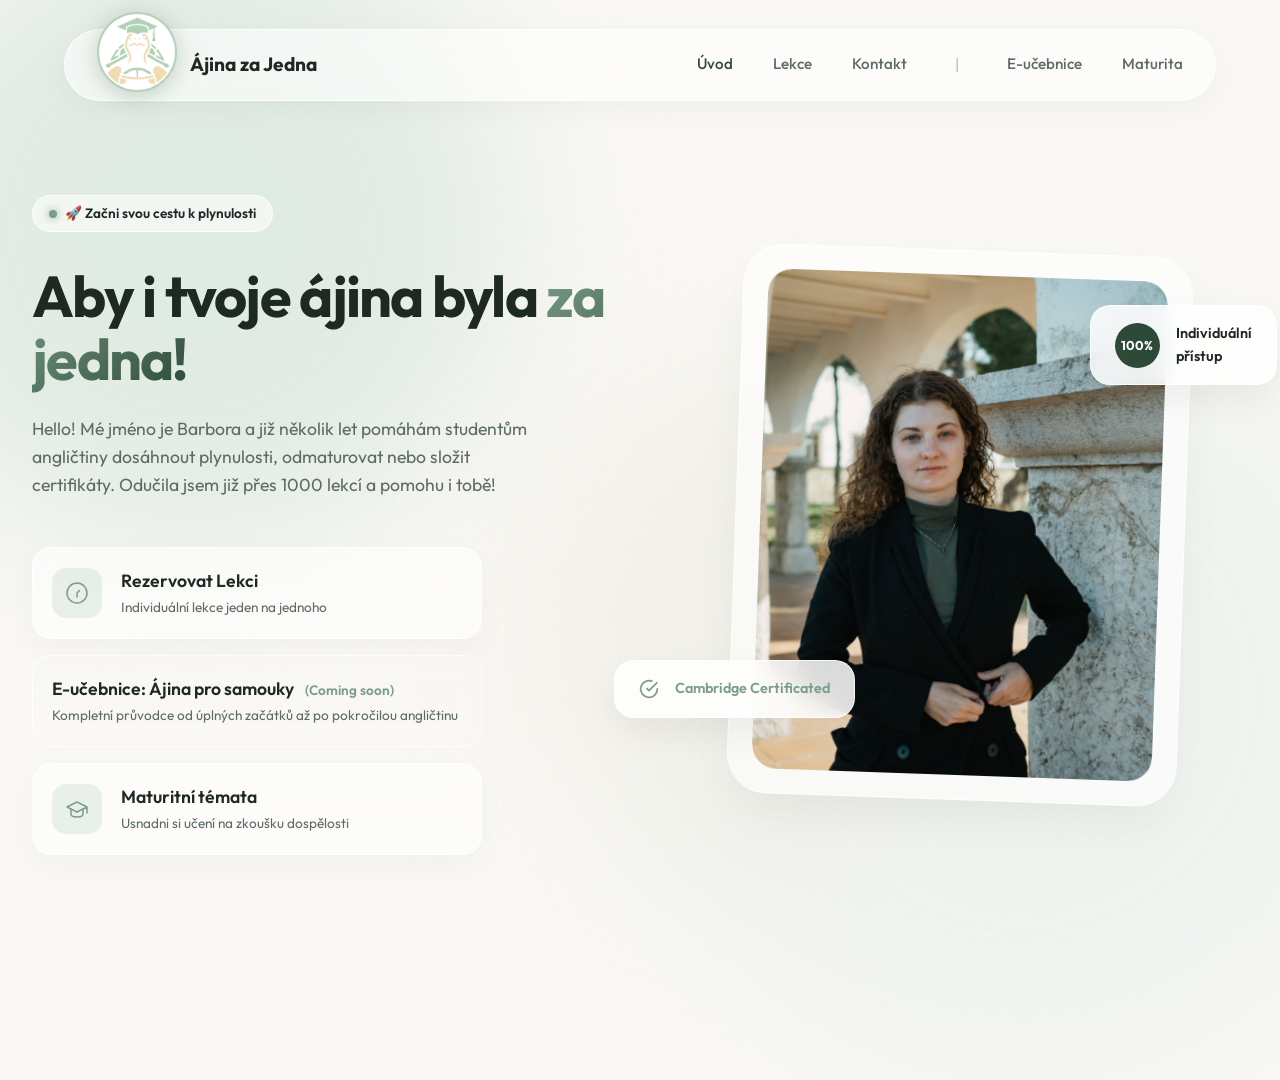
==== commit a0244193: "V1.0.5 First version of Barunka" ====
--- a/index.html
+++ b/index.html
@@ -7,6 +7,7 @@
   <title>Ájina za Jedna | Moderní Angličtina</title>
   <meta name="description" content="Barbora — online lekce angličtiny, příprava na zkoušky.">
   <link rel="stylesheet" href="style.css">
+  <link rel="icon" type="image/png" href="LogoV2.png">
 </head>
 
 <body>
@@ -74,12 +75,18 @@
 
             <a href="book.html" class="action-card outline">
               <div class="ac-text">
-                <strong>E-učebnice: Ájina pro samouky</strong>
+                <strong>E-učebnice: Ájina pro samouky <span style="color: var(--accent-teal); margin-left: 0.5rem;">(Coming soon)</span></strong>
                 <span>Kompletní průvodce od úplných začátků až po pokročilou angličtinu</span>
               </div>
             </a>
 
-            <a href="exams.html" class="action-card outline">
+            <a href="exams.html" class="action-card">
+              <div class="ac-icon">
+                <svg width="24" height="24" viewBox="0 0 24 24" fill="none" class="stroke-icon" stroke="currentColor" stroke-width="1.5" stroke-linecap="round" stroke-linejoin="round">
+                  <path d="M22 10v6M2 10l10-5 10 5-10 5z"></path>
+                  <path d="M6 12v5c0 2 2 3 6 3s6-1 6-3v-5"></path>
+                </svg>
+              </div>
               <div class="ac-text">
                 <strong>Maturitní témata</strong>
                 <span>Usnadni si učení na zkoušku dospělosti</span>
--- a/style.css
+++ b/style.css
@@ -94,10 +94,14 @@
 .btn-micro:hover { background: var(--accent-teal); transform: translateY(-2px); }
 
 /* HERO GRID */
-.hero { min-height: 100vh; display: flex; align-items: center; padding-top: 100px; }
+.hero { min-height: 100vh; display: flex; align-items: center; padding-top: 150px; }
 
 .hero-grid {
   display: grid; grid-template-columns: 1fr 1fr; gap: 4rem; align-items: center;
+}
+
+.contact-grid {
+  display: grid; grid-template-columns: 1fr 1fr; gap: 4rem; align-items: start;
 }
 
 /* LEFT CONTENT */
@@ -186,14 +190,6 @@
 .back-link { display: inline-flex; align-items: center; gap: 0.5rem; color: var(--accent-teal); text-decoration: none; font-weight: 600; margin-bottom: 2rem; transition: var(--transition); }
 .back-link:hover { color: var(--accent-blue); transform: translateX(-5px); }
 
-.contact-grid { display: grid; grid-template-columns: 1fr 1fr; gap: 4rem; align-items: start; }
-.contact-form { display: flex; flex-direction: column; gap: 1.5rem; }
-.form-group input, .form-group textarea {
-  width: 100%; padding: 1.2rem; border: 1px solid var(--glass-border); border-radius: 12px;
-  background: var(--glass-bg); backdrop-filter: blur(10px); color: var(--text-dark);
-  font-family: inherit; font-size: 1rem; transition: var(--transition);
-}
-.form-group input:focus, .form-group textarea:focus { outline: none; border-color: var(--accent-teal); background: #fff; }
 
 .btn-solid {
   background: var(--text-dark); color: #fff; text-decoration: none; border: none; display: inline-block;
@@ -202,6 +198,7 @@
 }
 .btn-solid:hover { background: var(--accent-teal); transform: translateY(-2px); }
 .btn-disabled { background: var(--glass-bg); border: 1px solid var(--glass-border); color: var(--text-muted); cursor: not-allowed; text-transform: uppercase; font-size: 0.8rem; letter-spacing: 0.05em; padding: 0.5rem 1rem; border-radius: 100px; }
+
 
 /* IMAGE SLIDER */
 .image-stack {
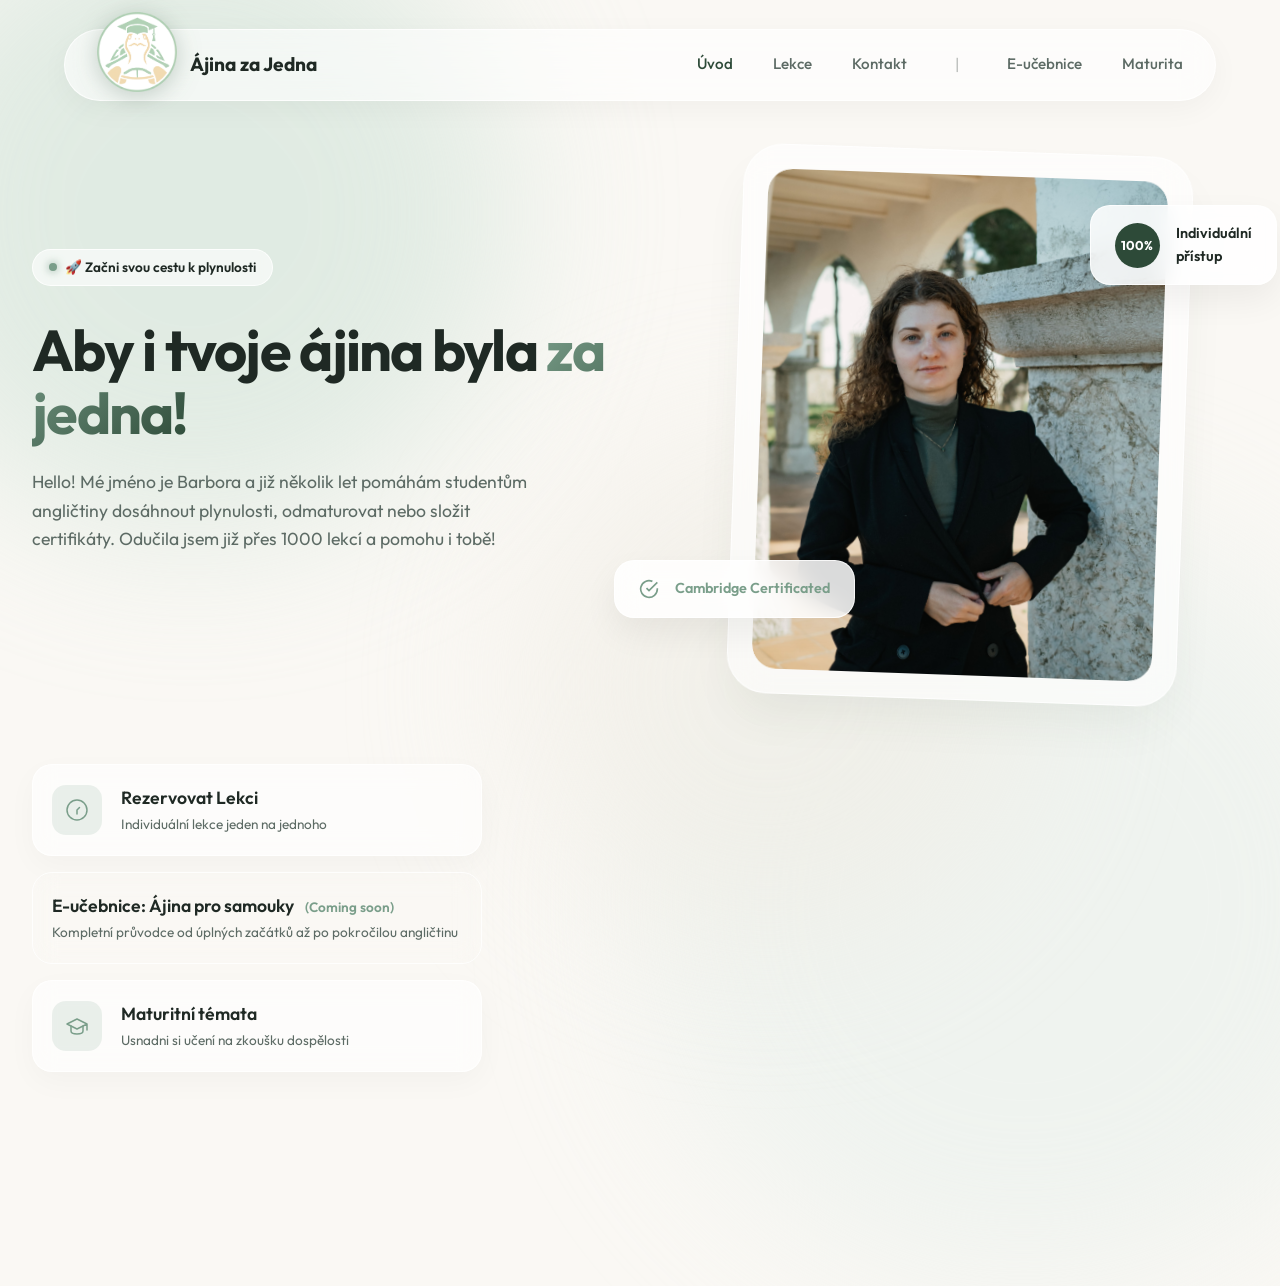
==== commit 558ff12e: "Add files via upload" ====
--- a/index.html
+++ b/index.html
@@ -57,51 +57,15 @@
 
           <p>Hello! Mé jméno je Barbora a již několik let pomáhám studentům angličtiny dosáhnout plynulosti, odmaturovat nebo složit certifikáty. Odučila jsem již přes 1000 lekcí a pomohu i tobě!</p>
 
-          <div class="action-cards">
-            <a href="classes.html" class="action-card">
-              <div class="ac-icon">
-                <svg width="24" height="24" viewBox="0 0 24 24" fill="none" class="stroke-icon">
-                  <path
-                    d="M12 22C17.5228 22 22 17.5228 22 12C22 6.47715 17.5228 2 12 2C6.47715 2 2 6.47715 2 12C2 17.5228 6.47715 22 12 22Z"
-                    stroke-width="1.5" />
-                  <path d="M12 16V12L14.5 9.5" stroke-width="1.5" stroke-linecap="round" stroke-linejoin="round" />
-                </svg>
-              </div>
-              <div class="ac-text">
-                <strong>Rezervovat Lekci</strong>
-                <span>Individuální lekce jeden na jednoho</span>
-              </div>
-            </a>
-
-            <a href="book.html" class="action-card outline">
-              <div class="ac-text">
-                <strong>E-učebnice: Ájina pro samouky <span style="color: var(--accent-teal); margin-left: 0.5rem;">(Coming soon)</span></strong>
-                <span>Kompletní průvodce od úplných začátků až po pokročilou angličtinu</span>
-              </div>
-            </a>
-
-            <a href="exams.html" class="action-card">
-              <div class="ac-icon">
-                <svg width="24" height="24" viewBox="0 0 24 24" fill="none" class="stroke-icon" stroke="currentColor" stroke-width="1.5" stroke-linecap="round" stroke-linejoin="round">
-                  <path d="M22 10v6M2 10l10-5 10 5-10 5z"></path>
-                  <path d="M6 12v5c0 2 2 3 6 3s6-1 6-3v-5"></path>
-                </svg>
-              </div>
-              <div class="ac-text">
-                <strong>Maturitní témata</strong>
-                <span>Usnadni si učení na zkoušku dospělosti</span>
-              </div>
-            </a>
-          </div>
         </div>
 
         <!-- RIGHT: Glassmorphism Visuals -->
         <div class="hero-visuals">
           <div class="glass-pane main-pane">
             <div class="image-stack"
-              style="position: relative; width: 100%; aspect-ratio: 4/5; border-radius: 24px; overflow: hidden;">
+              style="position: relative; width: 100%; border-radius: 24px; overflow: hidden;">
               <img src="BarboraIndex.jpg" alt="Barbora" class="main-image"
-                style="width: 100%; height: 100%; object-fit: cover;" onerror="this.src='Barbora.jpg'">
+                style="width: 100%; height: auto; object-fit: cover;" onerror="this.src='Barbora.jpg'">
             </div>
           </div>
 
@@ -118,6 +82,44 @@
             </svg>
             <span>Cambridge Certificated</span>
           </div>
+        </div>
+
+        <!-- ACTION CARDS (Moved out for mobile reordering) -->
+        <div class="action-cards">
+          <a href="classes.html" class="action-card">
+            <div class="ac-icon">
+              <svg width="24" height="24" viewBox="0 0 24 24" fill="none" class="stroke-icon">
+                <path
+                  d="M12 22C17.5228 22 22 17.5228 22 12C22 6.47715 17.5228 2 12 2C6.47715 2 2 6.47715 2 12C2 17.5228 6.47715 22 12 22Z"
+                  stroke-width="1.5" />
+                <path d="M12 16V12L14.5 9.5" stroke-width="1.5" stroke-linecap="round" stroke-linejoin="round" />
+              </svg>
+            </div>
+            <div class="ac-text">
+              <strong>Rezervovat Lekci</strong>
+              <span>Individuální lekce jeden na jednoho</span>
+            </div>
+          </a>
+
+          <a href="book.html" class="action-card outline">
+            <div class="ac-text">
+              <strong>E-učebnice: Ájina pro samouky <span style="color: var(--accent-teal); margin-left: 0.5rem;">(Coming soon)</span></strong>
+              <span>Kompletní průvodce od úplných začátků až po pokročilou angličtinu</span>
+            </div>
+          </a>
+
+          <a href="exams.html" class="action-card">
+            <div class="ac-icon">
+              <svg width="24" height="24" viewBox="0 0 24 24" fill="none" class="stroke-icon" stroke="currentColor" stroke-width="1.5" stroke-linecap="round" stroke-linejoin="round">
+                <path d="M22 10v6M2 10l10-5 10 5-10 5z"></path>
+                <path d="M6 12v5c0 2 2 3 6 3s6-1 6-3v-5"></path>
+              </svg>
+            </div>
+            <div class="ac-text">
+              <strong>Maturitní témata</strong>
+              <span>Usnadni si učení na zkoušku dospělosti</span>
+            </div>
+          </a>
         </div>
 
       </div>
--- a/style.css
+++ b/style.css
@@ -236,4 +236,5 @@
   .hero-content h1 { font-size: 2.8rem; }
   .float-1 { right: 5%; top: 5%; transform: scale(0.8); }
   .float-2 { left: 5%; bottom: 5%; transform: scale(0.8); }
-}
+  #random-lesson-image { min-height: auto !important; object-position: center top !important; }
+}
